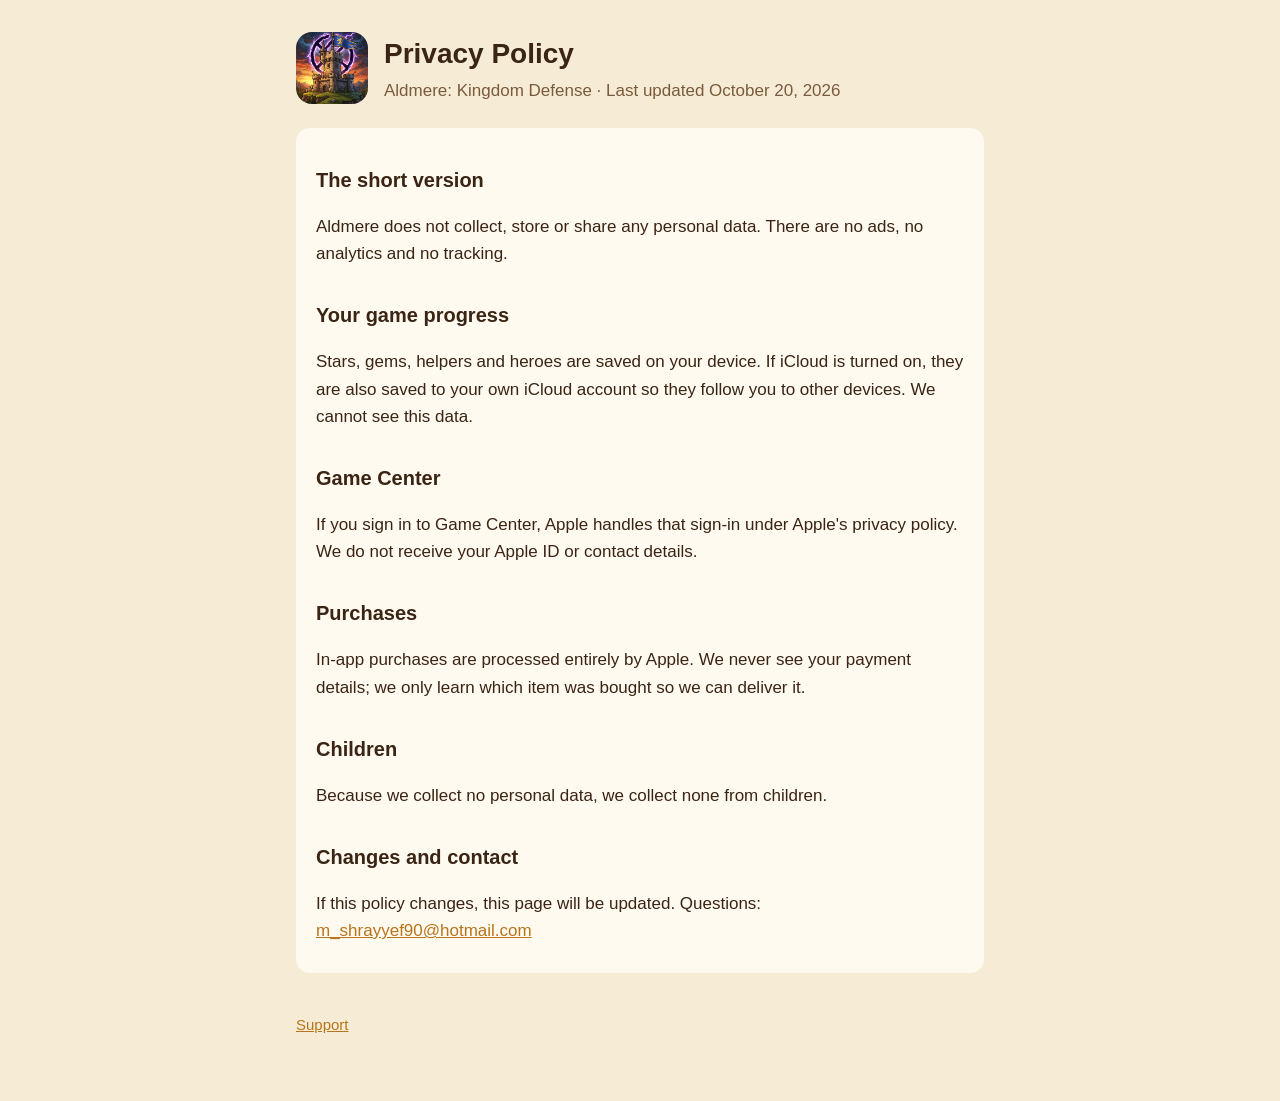
==== privacy.html @ a58fdc64 "Aldmere support and privacy pages" ====
<!doctype html><html lang="en"><head><meta charset="utf-8"><meta name="viewport" content="width=device-width,initial-scale=1">
<title>Aldmere Privacy Policy</title><link rel="stylesheet" href="style.css"></head><body><main>
<header><img src="icon.png" alt=""><div><h1>Privacy Policy</h1><p class="sub">Aldmere: Kingdom Defense · Last updated October 20, 2026</p></div></header>
<div class="card">
<h2>The short version</h2>
<p>Aldmere does not collect, store or share any personal data. There are no ads, no analytics and no tracking.</p>
<h2>Your game progress</h2>
<p>Stars, gems, helpers and heroes are saved on your device. If iCloud is turned on, they are also saved to your own iCloud account so they follow you to other devices. We cannot see this data.</p>
<h2>Game Center</h2>
<p>If you sign in to Game Center, Apple handles that sign-in under Apple's privacy policy. We do not receive your Apple ID or contact details.</p>
<h2>Purchases</h2>
<p>In-app purchases are processed entirely by Apple. We never see your payment details; we only learn which item was bought so we can deliver it.</p>
<h2>Children</h2>
<p>Because we collect no personal data, we collect none from children.</p>
<h2>Changes and contact</h2>
<p>If this policy changes, this page will be updated. Questions: <a href="mailto:m_shrayyef90@hotmail.com">m_shrayyef90@hotmail.com</a></p>
</div><nav><a href="support.html">Support</a></nav></main></body></html>
---- style.css ----
:root { --bg: #f6ecd6; --ink: #3a2414; --muted: #7a5a3c; --card: #fffaf0; --accent: #b8741a; }
@media (prefers-color-scheme: dark) { :root { --bg: #1d140d; --ink: #f3e6cf; --muted: #c4a77f; --card: #2a1d13; --accent: #f0b04a; } }
* { box-sizing: border-box; }
body { margin: 0; background: var(--bg); color: var(--ink); font: 17px/1.6 -apple-system, BlinkMacSystemFont, "Segoe UI", sans-serif; }
main { max-width: 720px; margin: 0 auto; padding: 32px 16px 64px; }
header { display: flex; align-items: center; gap: 16px; margin-bottom: 24px; }
header img { width: 72px; height: 72px; border-radius: 16px; }
h1 { font-size: 28px; margin: 0; } h2 { font-size: 20px; margin-top: 32px; }
.sub { color: var(--muted); margin: 0; }
.card { background: var(--card); border-radius: 14px; padding: 4px 20px 12px; margin-top: 16px; }
a { color: var(--accent); } nav { margin-top: 40px; color: var(--muted); font-size: 15px; }
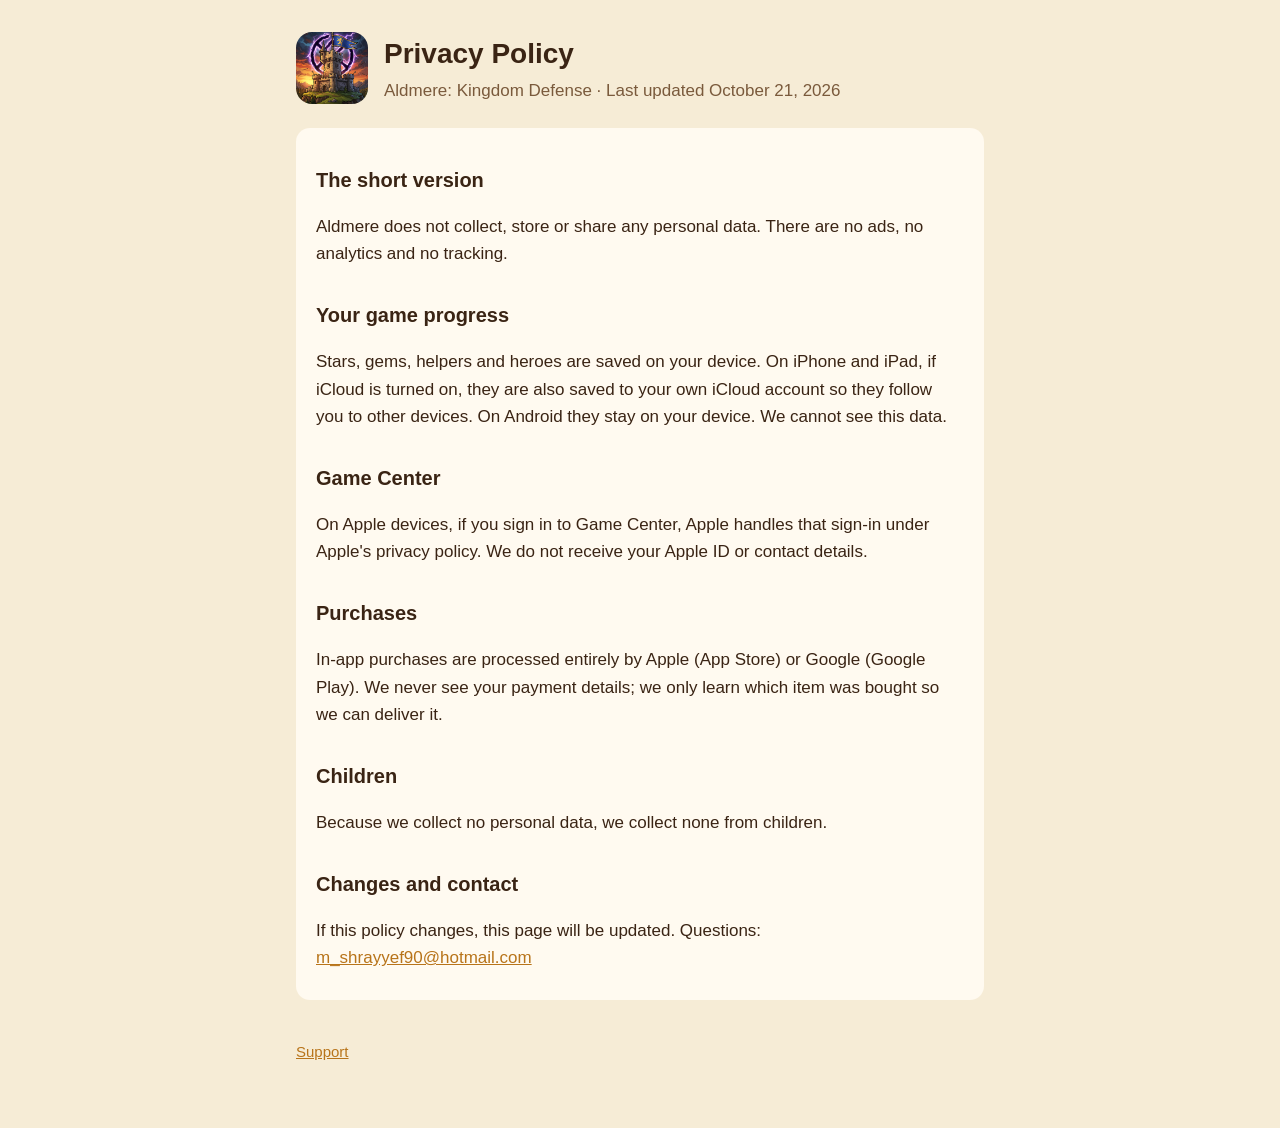
==== commit c947a31a: "Privacy: cover Android / Google Play" ====
--- a/privacy.html
+++ b/privacy.html
@@ -1,15 +1,15 @@
 <!doctype html><html lang="en"><head><meta charset="utf-8"><meta name="viewport" content="width=device-width,initial-scale=1">
 <title>Aldmere Privacy Policy</title><link rel="stylesheet" href="style.css"></head><body><main>
-<header><img src="icon.png" alt=""><div><h1>Privacy Policy</h1><p class="sub">Aldmere: Kingdom Defense · Last updated October 20, 2026</p></div></header>
+<header><img src="icon.png" alt=""><div><h1>Privacy Policy</h1><p class="sub">Aldmere: Kingdom Defense · Last updated October 21, 2026</p></div></header>
 <div class="card">
 <h2>The short version</h2>
 <p>Aldmere does not collect, store or share any personal data. There are no ads, no analytics and no tracking.</p>
 <h2>Your game progress</h2>
-<p>Stars, gems, helpers and heroes are saved on your device. If iCloud is turned on, they are also saved to your own iCloud account so they follow you to other devices. We cannot see this data.</p>
+<p>Stars, gems, helpers and heroes are saved on your device. On iPhone and iPad, if iCloud is turned on, they are also saved to your own iCloud account so they follow you to other devices. On Android they stay on your device. We cannot see this data.</p>
 <h2>Game Center</h2>
-<p>If you sign in to Game Center, Apple handles that sign-in under Apple's privacy policy. We do not receive your Apple ID or contact details.</p>
+<p>On Apple devices, if you sign in to Game Center, Apple handles that sign-in under Apple's privacy policy. We do not receive your Apple ID or contact details.</p>
 <h2>Purchases</h2>
-<p>In-app purchases are processed entirely by Apple. We never see your payment details; we only learn which item was bought so we can deliver it.</p>
+<p>In-app purchases are processed entirely by Apple (App Store) or Google (Google Play). We never see your payment details; we only learn which item was bought so we can deliver it.</p>
 <h2>Children</h2>
 <p>Because we collect no personal data, we collect none from children.</p>
 <h2>Changes and contact</h2>
